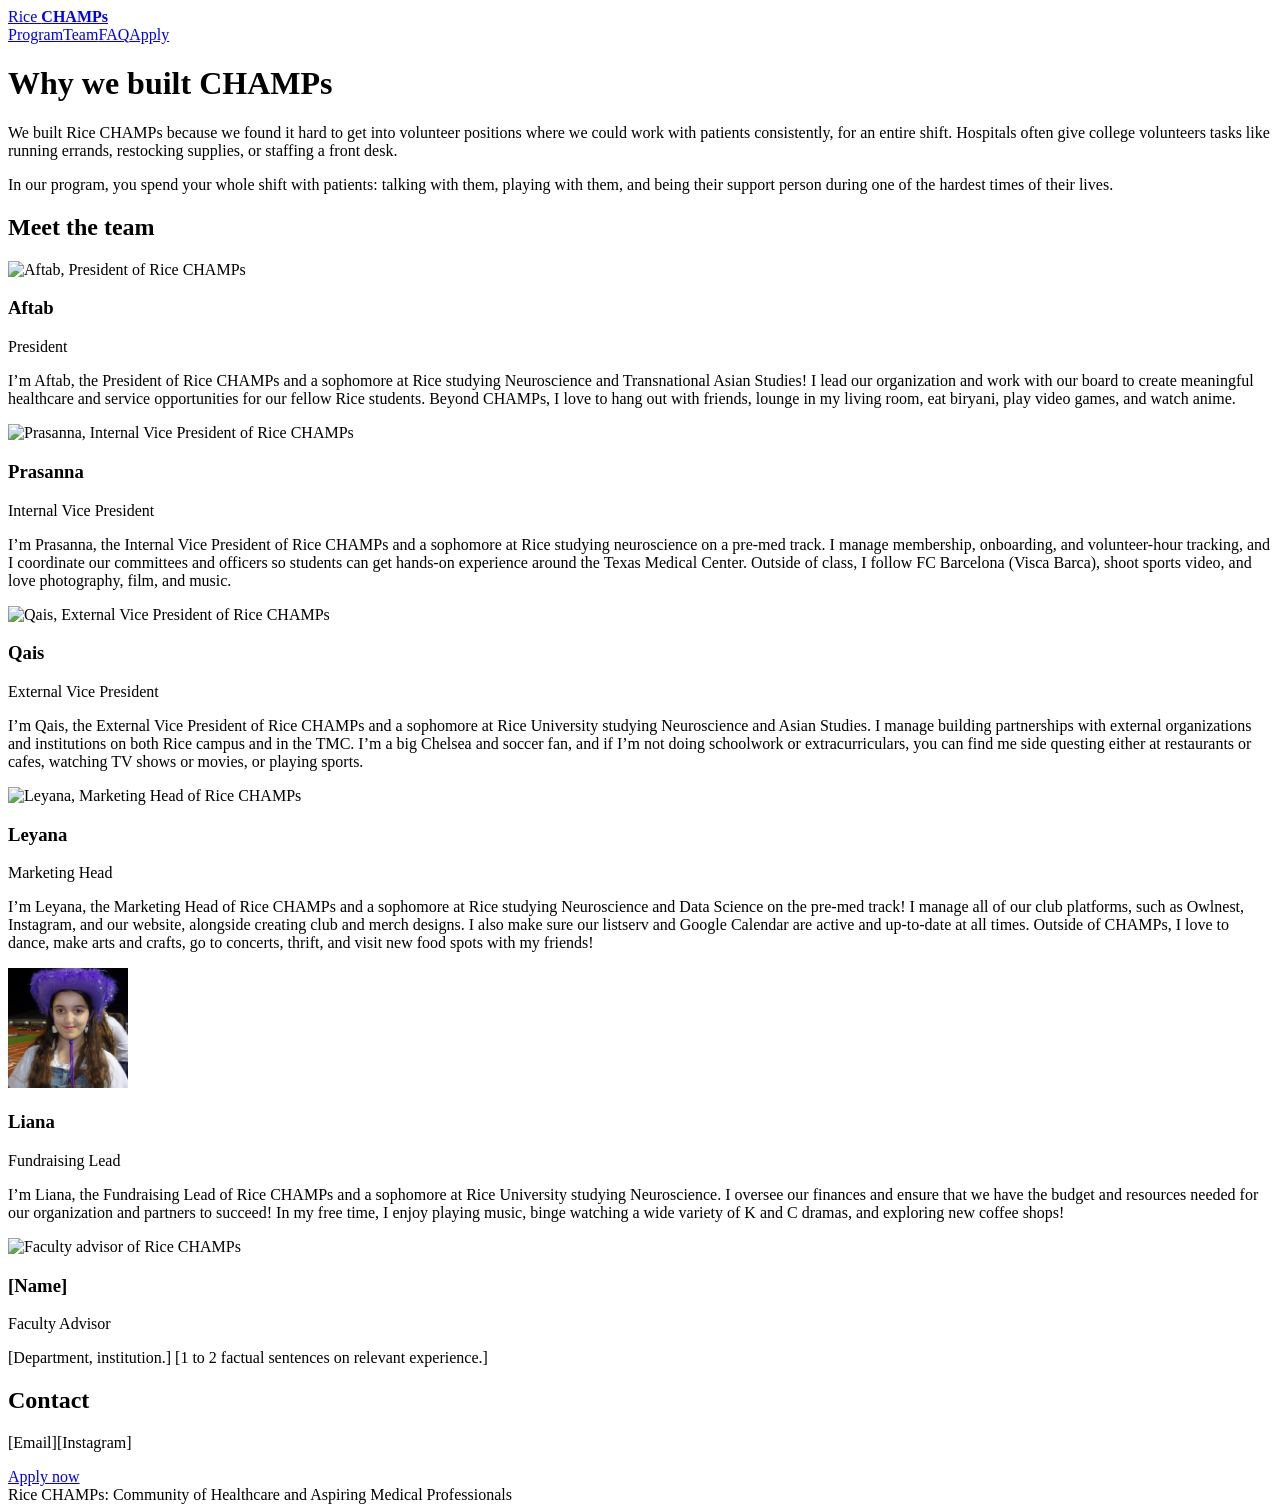
==== team.html @ e8607a4c "Add files via upload" ====
<!DOCTYPE html>
<html lang="en">
<head>
<meta charset="utf-8">
<meta name="viewport" content="width=device-width, initial-scale=1, viewport-fit=cover">
<title>Team | Rice CHAMPs</title>
<meta name="description" content="Why we built Rice CHAMPs, and who runs it.">
<meta property="og:title" content="Team | Rice CHAMPs">
<meta property="og:description" content="Why we built Rice CHAMPs, and who runs it.">
<link rel="icon" type="image/png" href="logo.png">
<link rel="preconnect" href="https://fonts.googleapis.com">
<link rel="preconnect" href="https://fonts.gstatic.com" crossorigin>
<link href="https://fonts.googleapis.com/css2?family=Poppins:wght@400;500;600;700;800&display=swap" rel="stylesheet">
<link rel="stylesheet" href="style.css">
</head>
<body>
<div class="stripe"></div>
<header class="nav"><div class="wrap">
<a class="brand" href="index.html">Rice <b>CHAMPs</b></a>
<nav><a href="program.html">Program</a><a href="team.html" aria-current="page">Team</a><a href="faq.html">FAQ</a><a class="pill" href="apply.html">Apply</a></nav>
</div></header>
<main>
<div class="wrap">
<div class="hero small story">
<h1>Why we built CHAMPs</h1>
<p class="sub">We built Rice CHAMPs because we found it hard to get into volunteer positions where we could work with patients consistently, for an entire shift. Hospitals often give college volunteers tasks like running errands, restocking supplies, or staffing a front desk.</p>
<p class="sub">In our program, you spend your whole shift with patients: talking with them, playing with them, and being their support person during one of the hardest times of their lives.</p>
</div>

<section>
<h2>Meet the team</h2>
<div class="team">
<div class="person"><div class="photo has"><img src="aftab.jpg" alt="Aftab, President of Rice CHAMPs" width="120" height="120"></div><h3>Aftab</h3><div class="role-t">President</div><p>I’m Aftab, the President of Rice CHAMPs and a sophomore at Rice studying Neuroscience and Transnational Asian Studies! I lead our organization and work with our board to create meaningful healthcare and service opportunities for our fellow Rice students. Beyond CHAMPs, I love to hang out with friends, lounge in my living room, eat biryani, play video games, and watch anime.</p></div>
<div class="person"><div class="photo has"><img src="prasanna.jpg" alt="Prasanna, Internal Vice President of Rice CHAMPs" width="120" height="120"></div><h3>Prasanna</h3><div class="role-t">Internal Vice President</div><p>I’m Prasanna, the Internal Vice President of Rice CHAMPs and a sophomore at Rice studying neuroscience on a pre-med track. I manage membership, onboarding, and volunteer-hour tracking, and I coordinate our committees and officers so students can get hands-on experience around the Texas Medical Center. Outside of class, I follow FC Barcelona (Visca Barca), shoot sports video, and love photography, film, and music.</p></div>
<div class="person"><div class="photo has"><img src="qais.jpg" alt="Qais, External Vice President of Rice CHAMPs" width="120" height="120"></div><h3>Qais</h3><div class="role-t">External Vice President</div><p>I’m Qais, the External Vice President of Rice CHAMPs and a sophomore at Rice University studying Neuroscience and Asian Studies. I manage building partnerships with external organizations and institutions on both Rice campus and in the TMC. I’m a big Chelsea and soccer fan, and if I’m not doing schoolwork or extracurriculars, you can find me side questing either at restaurants or cafes, watching TV shows or movies, or playing sports.</p></div>
<div class="person"><div class="photo has"><img src="leyana.jpg" alt="Leyana, Marketing Head of Rice CHAMPs" width="120" height="120"></div><h3>Leyana</h3><div class="role-t">Marketing Head</div><p>I’m Leyana, the Marketing Head of Rice CHAMPs and a sophomore at Rice studying Neuroscience and Data Science on the pre-med track! I manage all of our club platforms, such as Owlnest, Instagram, and our website, alongside creating club and merch designs. I also make sure our listserv and Google Calendar are active and up-to-date at all times. Outside of CHAMPs, I love to dance, make arts and crafts, go to concerts, thrift, and visit new food spots with my friends!</p></div>
<div class="person"><div class="photo has"><img src="liana.jpg" alt="Liana, Fundraising Lead of Rice CHAMPs" width="120" height="120"></div><h3>Liana</h3><div class="role-t">Fundraising Lead</div><p>I’m Liana, the Fundraising Lead of Rice CHAMPs and a sophomore at Rice University studying Neuroscience. I oversee our finances and ensure that we have the budget and resources needed for our organization and partners to succeed! In my free time, I enjoy playing music, binge watching a wide variety of K and C dramas, and exploring new coffee shops!</p></div>
<div class="person"><div class="photo has"><img src="advisor.jpg" alt="Faculty advisor of Rice CHAMPs" width="120" height="120"></div><h3>[Name]</h3><div class="role-t">Faculty Advisor</div><p>[Department, institution.] [1 to 2 factual sentences on relevant experience.]</p></div>
</div>
</section>

<section>
<h2>Contact</h2>
<div class="contact"><span>[Email]</span><span>[Instagram]</span></div>
</section>

<section class="apply-cta">
<p></p>
<a class="btn" href="apply.html">Apply now</a>
</section>
</div>
</main>
<footer>
<div class="stripe"></div>
<div class="wrap">Rice CHAMPs: Community of Healthcare and Aspiring Medical Professionals</div>
</footer>
</body>
</html>
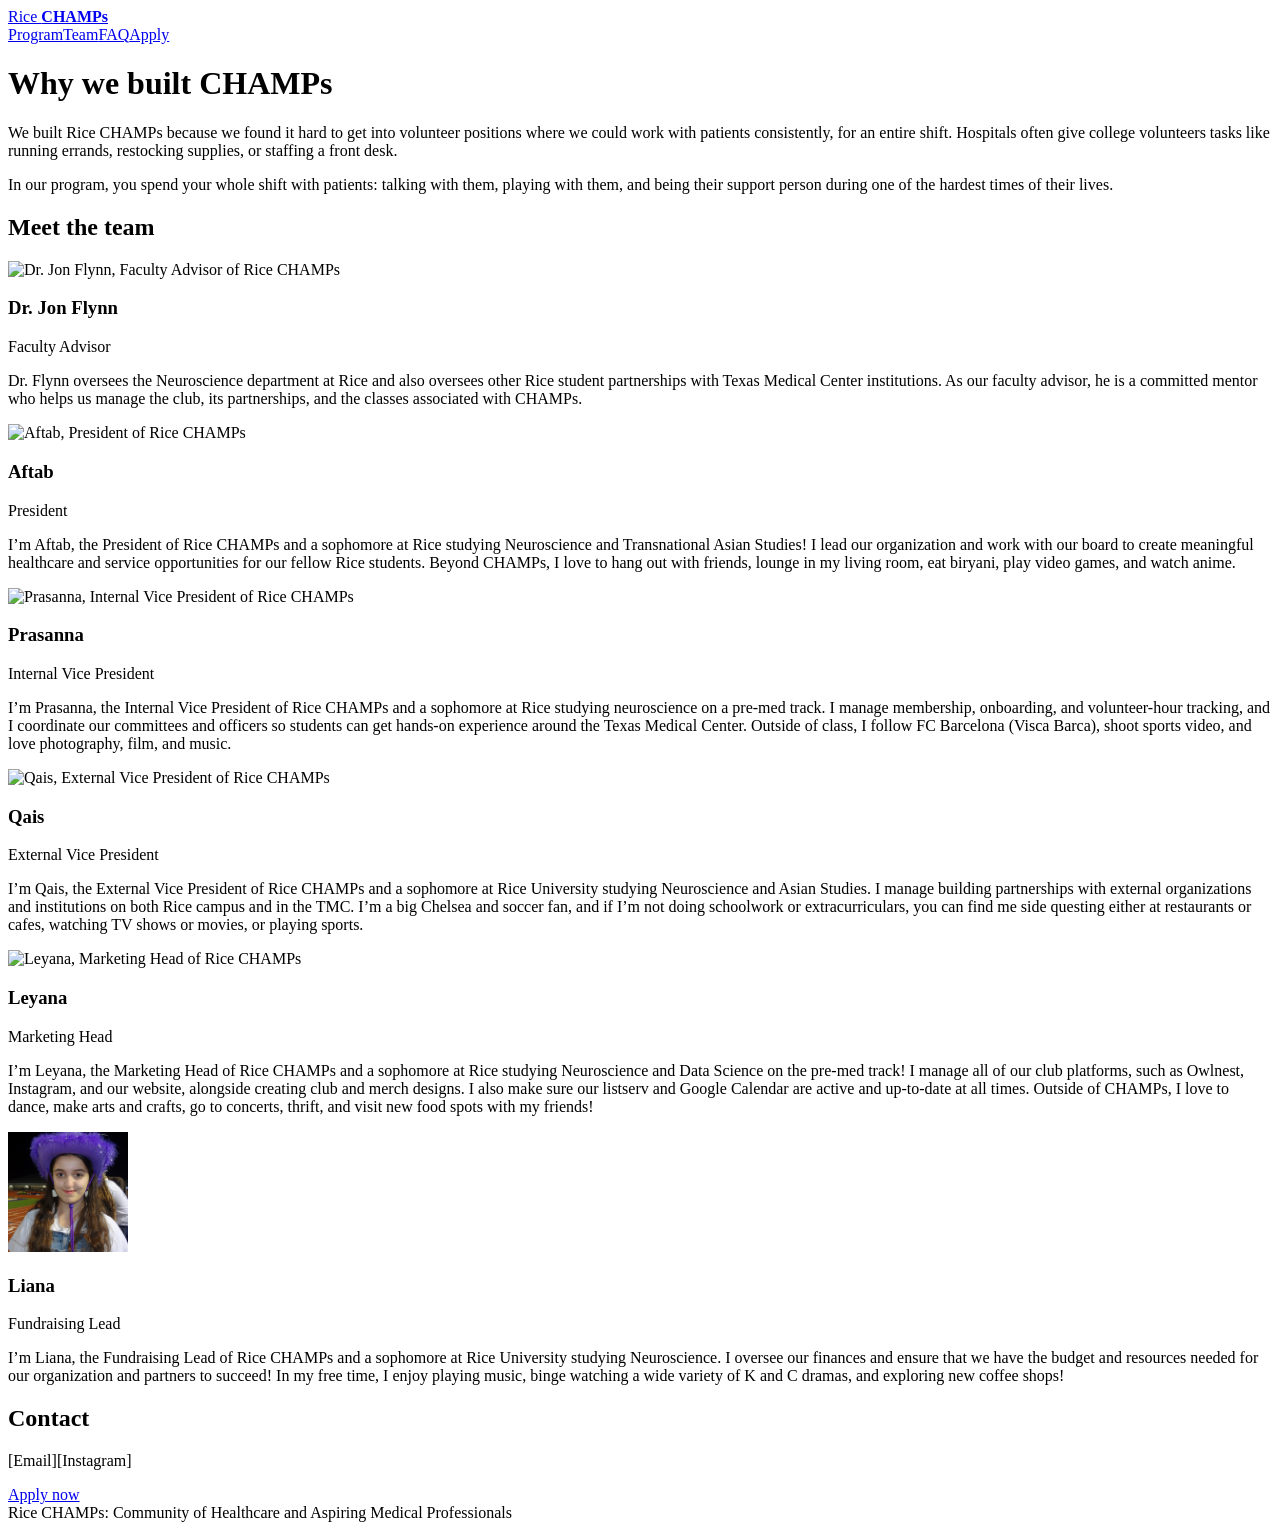
==== commit 6ed58d8c: "Update team.html to include all our faces and bios" ====
--- a/team.html
+++ b/team.html
@@ -30,12 +30,12 @@
 <section>
 <h2>Meet the team</h2>
 <div class="team">
+<div class="person"><div class="photo has"><img src="advisor.jpg" alt="Dr. Jon Flynn, Faculty Advisor of Rice CHAMPs" width="120" height="120"></div><h3>Dr. Jon Flynn</h3><div class="role-t">Faculty Advisor</div><p>Dr. Flynn oversees the Neuroscience department at Rice and also oversees other Rice student partnerships with Texas Medical Center institutions. As our faculty advisor, he is a committed mentor who helps us manage the club, its partnerships, and the classes associated with CHAMPs.</p></div>
 <div class="person"><div class="photo has"><img src="aftab.jpg" alt="Aftab, President of Rice CHAMPs" width="120" height="120"></div><h3>Aftab</h3><div class="role-t">President</div><p>I’m Aftab, the President of Rice CHAMPs and a sophomore at Rice studying Neuroscience and Transnational Asian Studies! I lead our organization and work with our board to create meaningful healthcare and service opportunities for our fellow Rice students. Beyond CHAMPs, I love to hang out with friends, lounge in my living room, eat biryani, play video games, and watch anime.</p></div>
 <div class="person"><div class="photo has"><img src="prasanna.jpg" alt="Prasanna, Internal Vice President of Rice CHAMPs" width="120" height="120"></div><h3>Prasanna</h3><div class="role-t">Internal Vice President</div><p>I’m Prasanna, the Internal Vice President of Rice CHAMPs and a sophomore at Rice studying neuroscience on a pre-med track. I manage membership, onboarding, and volunteer-hour tracking, and I coordinate our committees and officers so students can get hands-on experience around the Texas Medical Center. Outside of class, I follow FC Barcelona (Visca Barca), shoot sports video, and love photography, film, and music.</p></div>
 <div class="person"><div class="photo has"><img src="qais.jpg" alt="Qais, External Vice President of Rice CHAMPs" width="120" height="120"></div><h3>Qais</h3><div class="role-t">External Vice President</div><p>I’m Qais, the External Vice President of Rice CHAMPs and a sophomore at Rice University studying Neuroscience and Asian Studies. I manage building partnerships with external organizations and institutions on both Rice campus and in the TMC. I’m a big Chelsea and soccer fan, and if I’m not doing schoolwork or extracurriculars, you can find me side questing either at restaurants or cafes, watching TV shows or movies, or playing sports.</p></div>
 <div class="person"><div class="photo has"><img src="leyana.jpg" alt="Leyana, Marketing Head of Rice CHAMPs" width="120" height="120"></div><h3>Leyana</h3><div class="role-t">Marketing Head</div><p>I’m Leyana, the Marketing Head of Rice CHAMPs and a sophomore at Rice studying Neuroscience and Data Science on the pre-med track! I manage all of our club platforms, such as Owlnest, Instagram, and our website, alongside creating club and merch designs. I also make sure our listserv and Google Calendar are active and up-to-date at all times. Outside of CHAMPs, I love to dance, make arts and crafts, go to concerts, thrift, and visit new food spots with my friends!</p></div>
 <div class="person"><div class="photo has"><img src="liana.jpg" alt="Liana, Fundraising Lead of Rice CHAMPs" width="120" height="120"></div><h3>Liana</h3><div class="role-t">Fundraising Lead</div><p>I’m Liana, the Fundraising Lead of Rice CHAMPs and a sophomore at Rice University studying Neuroscience. I oversee our finances and ensure that we have the budget and resources needed for our organization and partners to succeed! In my free time, I enjoy playing music, binge watching a wide variety of K and C dramas, and exploring new coffee shops!</p></div>
-<div class="person"><div class="photo has"><img src="advisor.jpg" alt="Faculty advisor of Rice CHAMPs" width="120" height="120"></div><h3>[Name]</h3><div class="role-t">Faculty Advisor</div><p>[Department, institution.] [1 to 2 factual sentences on relevant experience.]</p></div>
 </div>
 </section>
 
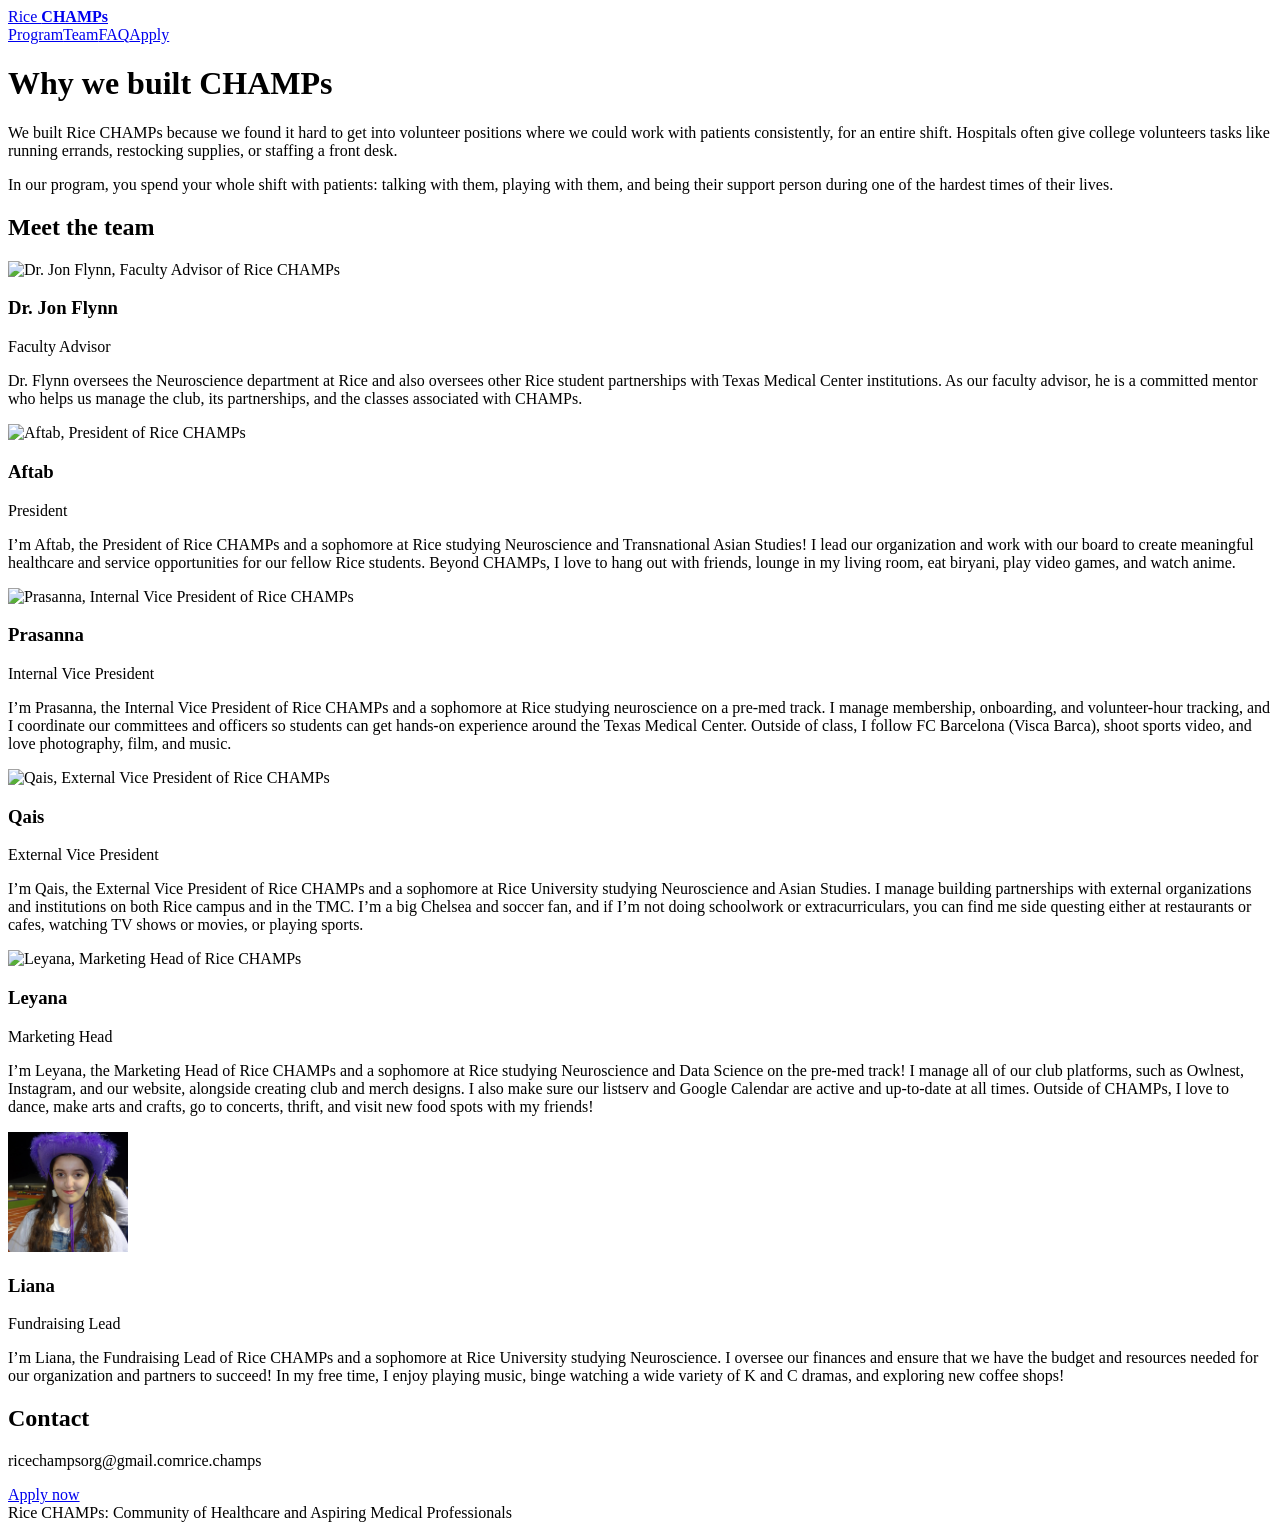
==== commit fb2b2a93: "Update team.html to include the email and insta" ====
--- a/team.html
+++ b/team.html
@@ -41,7 +41,7 @@
 
 <section>
 <h2>Contact</h2>
-<div class="contact"><span>[Email]</span><span>[Instagram]</span></div>
+<div class="contact"><span>ricechampsorg@gmail.com</span><span>rice.champs</span></div>
 </section>
 
 <section class="apply-cta">
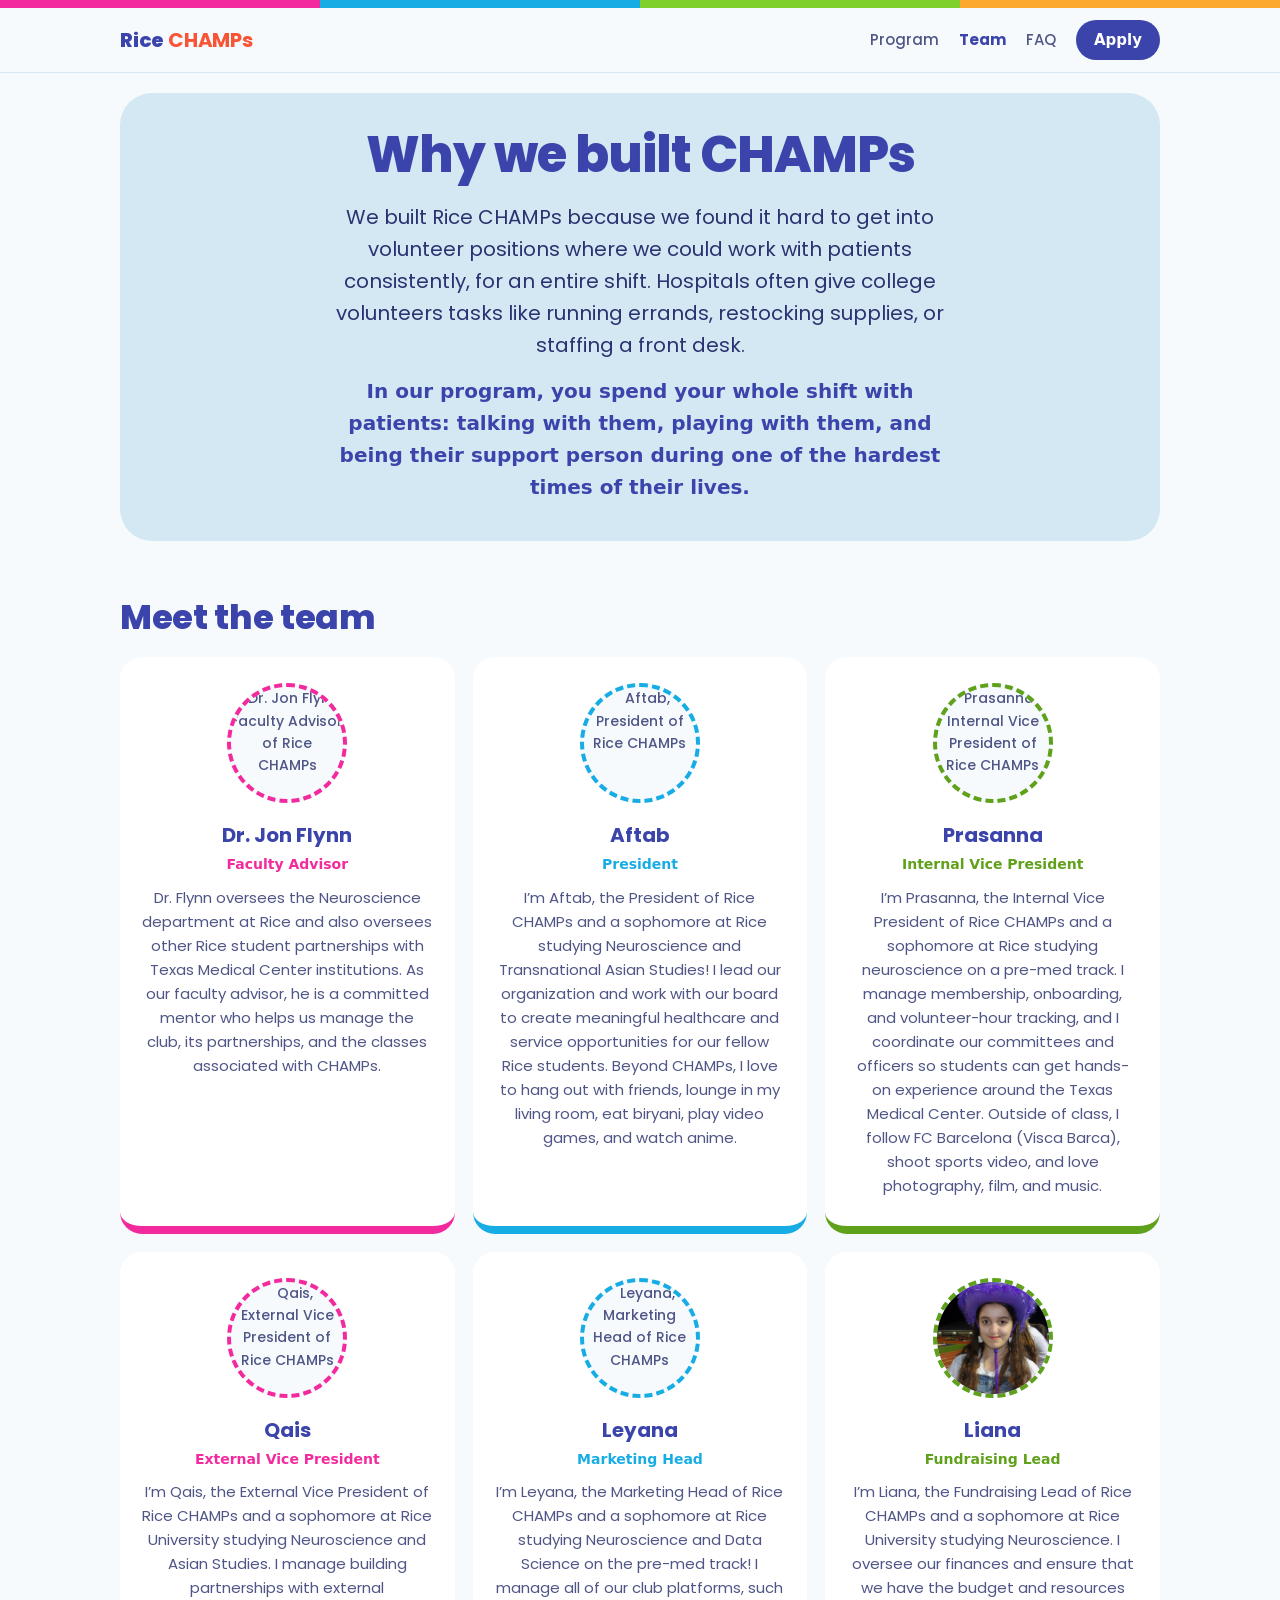
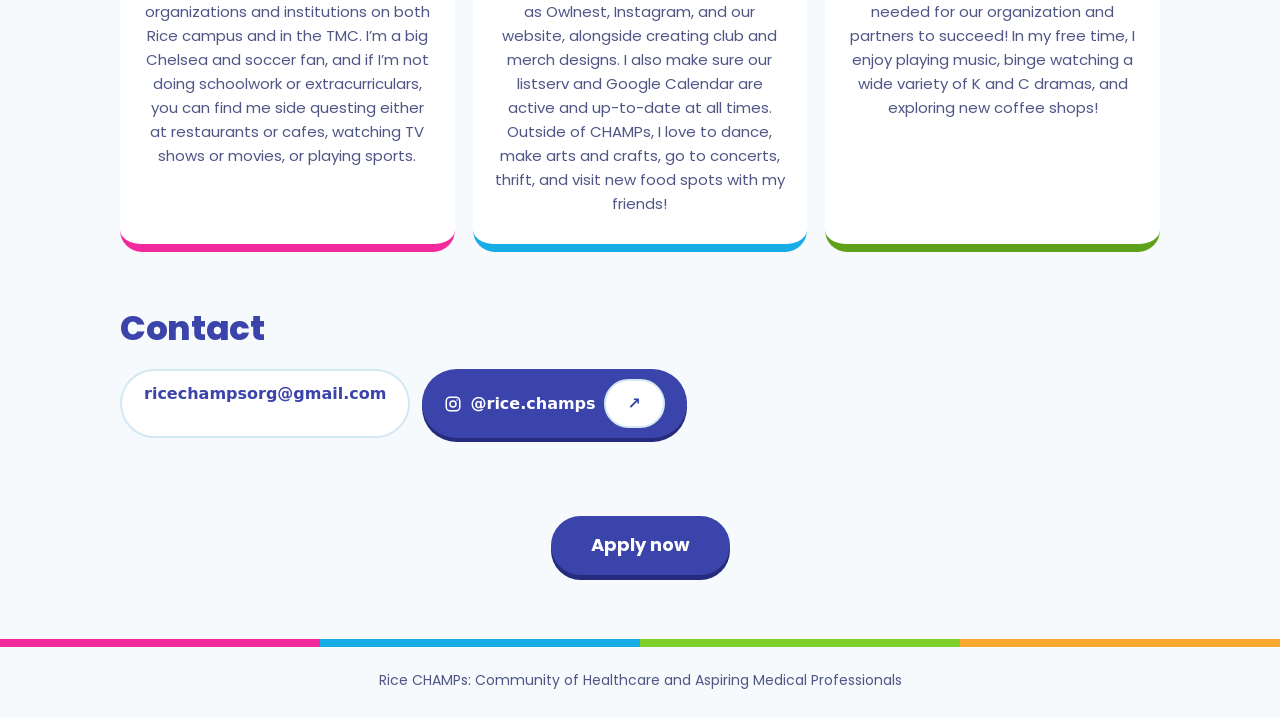
==== commit e882f199: "Update team.html to make the instagram clickable" ====
--- a/team.html
+++ b/team.html
@@ -41,7 +41,7 @@
 
 <section>
 <h2>Contact</h2>
-<div class="contact"><span>ricechampsorg@gmail.com</span><span>rice.champs</span></div>
+<div class="contact"><span>ricechampsorg@gmail.com</span><a class="contact-btn" href="https://www.instagram.com/rice.champs/" target="_blank" rel="noopener" aria-label="Rice CHAMPs on Instagram"><svg width="18" height="18" viewBox="0 0 24 24" fill="none" stroke="currentColor" stroke-width="2" stroke-linecap="round" stroke-linejoin="round" aria-hidden="true"><rect x="3" y="3" width="18" height="18" rx="5"/><circle cx="12" cy="12" r="4"/><circle cx="17.5" cy="6.5" r="1" fill="currentColor" stroke="none"/></svg>@rice.champs <span aria-hidden="true">↗</span></a></div>
 </section>
 
 <section class="apply-cta">
--- a/style.css
+++ b/style.css
@@ -0,0 +1,182 @@
+/* Rice CHAMPs site styles. Brand colors and fonts live in :root at the top. */
+:root{--bg:#f6fafd;--surface:#fff;--text:#232a63;--muted:#4f5686;--head:#3b44ab;--line:#d3e8f3;
+--pink:#f32a9e;--blue:#17ade4;--green:#80d02b;--orange:#fcaa2f;--red:#f85436;--indigo:#3b44ab;
+box-sizing:border-box;padding-top:env(safe-area-inset-top,0px);padding-bottom:env(safe-area-inset-bottom,0px);}
+@media (prefers-color-scheme:dark){:root:not([data-theme="light"]){--bg:#12163a;--surface:#1c2150;--text:#e9ecff;--muted:#b6bbe6;--head:#b9bfff;--line:#2c3270}}
+:root[data-theme="dark"]{--bg:#12163a;--surface:#1c2150;--text:#e9ecff;--muted:#b6bbe6;--head:#b9bfff;--line:#2c3270}
+html{scroll-padding-top:calc(env(safe-area-inset-top,0px) + 72px);scroll-behavior:smooth}
+*,*::before,*::after{box-sizing:border-box}
+body{margin:0;background:var(--bg);color:var(--text);font-family:'Poppins',system-ui,-apple-system,'Segoe UI',Roboto,sans-serif;line-height:1.6;font-size:16px}
+a{color:inherit}
+:focus-visible{outline:3px solid var(--blue);outline-offset:3px;border-radius:6px}
+.stripe{height:8px;background:linear-gradient(90deg,var(--pink) 0 25%,var(--blue) 25% 50%,var(--green) 50% 75%,var(--orange) 75%)}
+.wrap{max-width:1080px;margin:0 auto;padding:0 20px}
+header.nav{position:sticky;top:env(safe-area-inset-top,0px);z-index:5;background:var(--bg);border-bottom:1px solid var(--line)}
+header.nav .wrap{display:flex;align-items:center;justify-content:space-between;gap:16px;height:64px}
+.brand{font-weight:800;font-size:20px;color:var(--head);text-decoration:none;letter-spacing:-.01em}
+.brand b{color:var(--red)}
+nav{display:flex;align-items:center;gap:20px;font-weight:500;font-size:15px}
+nav a{text-decoration:none;color:var(--muted)}
+nav a:hover{color:var(--head)}
+nav a.pill{background:var(--indigo);color:#fff;padding:8px 18px;border-radius:999px;font-weight:600}
+nav a.pill:hover{background:var(--pink);color:#fff}
+@media(max-width:600px){nav a:not(.pill){display:none}}
+.hero{background:#d3e8f3;color:#232a63;border-radius:32px;margin:20px auto 0;max-width:1080px;padding:40px 24px 44px;text-align:center}
+.hero img{width:min(240px,60vw);height:auto;display:block;margin:0 auto 8px}
+.hero h1{font-size:clamp(28px,5vw,50px);line-height:1.15;font-weight:800;letter-spacing:-.02em;color:#3b44ab;margin:14px auto 16px;max-width:820px}
+.hero p.sub{font-size:clamp(16px,2vw,19px);max-width:620px;margin:0 auto 22px;color:#2b3270}
+.chips{display:flex;flex-wrap:wrap;gap:10px;justify-content:center;margin-bottom:26px}
+.chip{padding:7px 16px;border-radius:999px;font-weight:600;font-size:14px;color:#1a1f4d}
+.chip:nth-child(1){background:#ff9fd3}.chip:nth-child(2){background:#8fdcff}.chip:nth-child(3){background:#fdd08a}
+.btn{display:inline-block;background:#3b44ab;color:#fff;text-decoration:none;font-weight:700;font-size:18px;padding:15px 40px;border-radius:999px;border:0;cursor:pointer;font-family:inherit;box-shadow:0 5px 0 #262c7d;transition:transform .12s,box-shadow .12s}
+.btn:hover{transform:translateY(2px);box-shadow:0 3px 0 #262c7d}
+.hero .meet{margin:24px auto 0;font-size:15px;color:#2b3270;max-width:560px}
+section{padding:56px 0 0}
+h2{font-size:clamp(24px,3.5vw,34px);line-height:1.2;font-weight:800;color:var(--head);margin:0 0 20px;letter-spacing:-.01em}
+.trio{display:grid;grid-template-columns:repeat(3,1fr);gap:18px;margin-top:32px}
+.fact{background:var(--surface);border-radius:20px;padding:22px 22px 26px;border-bottom:8px solid var(--c)}
+.fact h3{margin:0 0 6px;font-size:18px;font-weight:700;color:var(--c)}
+.fact p{margin:0;color:var(--muted);font-size:15px}
+.fact:nth-child(1){--c:var(--pink)}.fact:nth-child(2){--c:var(--blue)}.fact:nth-child(3){--c:#5fa11a}
+@media(prefers-color-scheme:dark){:root:not([data-theme="light"]) .fact:nth-child(3){--c:var(--green)}}
+.roles{display:grid;gap:14px}
+.role{display:grid;grid-template-columns:auto 1fr;gap:0 18px;align-items:start;background:var(--surface);border-radius:20px;padding:20px 22px;border-left:10px solid var(--c)}
+.role h3{margin:0;font-size:19px;font-weight:700;color:var(--head)}
+.role p{margin:4px 0 0;color:var(--muted);font-size:15px}
+.role .hrs{grid-row:1/3;grid-column:2;justify-self:end}
+.role{grid-template-columns:1fr auto}
+.role .hrs{grid-column:2;grid-row:1;font-weight:600;font-size:13px;background:var(--line);color:var(--head);padding:4px 12px;border-radius:999px;white-space:nowrap}
+.role p{grid-column:1/-1}
+.role:nth-child(1){--c:var(--pink)}.role:nth-child(2){--c:var(--blue)}.role:nth-child(3){--c:var(--green)}.role:nth-child(4){--c:var(--orange)}.role:nth-child(5){--c:var(--red)}
+.steps{list-style:none;margin:0;padding:0;display:grid;grid-template-columns:repeat(5,1fr);gap:14px;position:relative}
+.steps::before{content:"";position:absolute;left:10%;right:10%;top:13px;height:4px;background:var(--line);border-radius:4px}
+.steps li{position:relative;text-align:center;padding-top:40px}
+.steps li::before{content:"";position:absolute;top:4px;left:50%;transform:translateX(-50%);width:22px;height:22px;border-radius:50%;background:var(--c);border:4px solid var(--bg)}
+.steps li:nth-child(1){--c:var(--pink)}.steps li:nth-child(2){--c:var(--blue)}.steps li:nth-child(3){--c:var(--green)}.steps li:nth-child(4){--c:var(--orange)}.steps li:nth-child(5){--c:var(--red)}
+.steps strong{display:block;font-size:17px;color:var(--head);font-weight:700}
+.steps span{font-size:14px;color:var(--muted);display:block;line-height:1.45;margin-top:2px}
+.note{margin:26px 0 0;font-weight:500;color:var(--muted);max-width:640px}
+@media(max-width:760px){.trio{grid-template-columns:1fr}
+.steps{grid-template-columns:1fr;gap:18px}.steps::before{left:11px;right:auto;top:8px;bottom:8px;width:4px;height:auto}
+.steps li{text-align:left;padding:0 0 0 44px}.steps li::before{left:0;top:2px;transform:none}}
+.founding{max-width:700px}
+.founding p{font-size:18px;margin:0;color:var(--text)}
+.gbm{background:#3b44ab;color:#fff;border-radius:32px;padding:38px 24px;text-align:center;margin-top:56px}
+.gbm small{display:block;color:#fcaa2f;font-weight:600;font-size:15px}
+.gbm .date{font-size:clamp(28px,5vw,44px);font-weight:800;line-height:1.15;margin:6px 0 4px}
+.gbm .time{font-weight:600;font-size:18px}
+.gbm p{margin:12px auto 0;max-width:520px;color:#dfe2ff;font-size:15px}
+.close{text-align:center}
+.close p{color:var(--muted);margin:0 0 22px}
+.email{display:flex;flex-wrap:wrap;gap:10px;justify-content:center;margin-top:34px}
+.email input{font:inherit;padding:12px 20px;border-radius:999px;border:2px solid var(--line);background:var(--surface);color:var(--text);min-width:min(300px,100%)}
+.email button{font:inherit;font-weight:600;padding:12px 24px;border-radius:999px;border:2px solid var(--indigo);background:transparent;color:var(--head);cursor:pointer}
+.email button:hover{background:var(--indigo);color:#fff}
+footer{margin-top:64px}
+footer .wrap{padding:22px 20px 26px;text-align:center;color:var(--muted);font-size:14px}
+@media(prefers-reduced-motion:reduce){*{transition:none!important;scroll-behavior:auto!important}}
+
+nav a[aria-current]{color:var(--head);font-weight:700}
+.hero.small{padding:34px 24px 38px}
+.hero.small h1{margin-top:0}
+.hero.small p.sub{margin-bottom:0}
+.rolecard{background:var(--surface);border-radius:22px;padding:24px 26px;border-left:10px solid var(--c);display:grid;gap:6px}
+.rolecard .top{display:flex;flex-wrap:wrap;justify-content:space-between;gap:8px 16px;align-items:center}
+.rolecard h3{margin:0;font-size:21px;font-weight:700;color:var(--head)}
+.rolecard .hrs{font-weight:600;font-size:13px;background:var(--line);color:var(--head);padding:4px 12px;border-radius:999px;white-space:nowrap}
+.rolecard p{margin:0;color:var(--muted);max-width:68ch}
+.rolecard .tag{font-weight:600;font-size:14px;color:var(--c)}
+.rolecard:nth-of-type(1){--c:var(--pink)}.rolecard:nth-of-type(2){--c:var(--blue)}.rolecard:nth-of-type(3){--c:#5fa11a}.rolecard:nth-of-type(4){--c:#d98a0b}.rolecard:nth-of-type(5){--c:var(--red)}
+@media(prefers-color-scheme:dark){:root:not([data-theme="light"]) .rolecard:nth-of-type(3){--c:var(--green)}:root:not([data-theme="light"]) .rolecard:nth-of-type(4){--c:var(--orange)}}
+.lead{font-size:18px;max-width:68ch;margin:0 0 6px}
+.checks{list-style:none;margin:20px 0 0;padding:0;display:grid;grid-template-columns:repeat(2,1fr);gap:14px}
+.checks li{background:var(--surface);border-radius:18px;padding:16px 18px 16px 58px;position:relative;font-weight:600;color:var(--head)}
+.checks li::before{content:"\2713";position:absolute;left:16px;top:50%;transform:translateY(-50%);width:30px;height:30px;border-radius:50%;background:var(--c);color:#fff;display:grid;place-items:center;font-weight:800;font-size:16px}
+.checks li:nth-child(1){--c:var(--pink)}.checks li:nth-child(2){--c:var(--blue)}.checks li:nth-child(3){--c:#5fa11a}.checks li:nth-child(4){--c:#d98a0b}
+@media(max-width:600px){.checks{grid-template-columns:1fr}}
+.gbm.left{text-align:left}
+.gbm.left h2{color:#fff;margin:0 0 12px}
+.gbm.left p{margin:0;max-width:62ch;color:#e6e8ff;font-size:17px}
+.apply-cta{text-align:center}
+.apply-cta p{color:var(--muted);margin:0 0 22px}
+
+.hero.story p.sub{margin:0 auto 14px;max-width:640px;font-size:clamp(17px,2.2vw,20px)}
+.hero.story p.sub:last-child{margin-bottom:0;font-weight:600;color:#3b44ab}
+.team{display:grid;grid-template-columns:repeat(3,1fr);gap:18px}
+.person{background:var(--surface);border-radius:22px;padding:26px 22px 28px;text-align:center;border-bottom:8px solid var(--c)}
+.person .photo{width:120px;height:120px;border-radius:50%;margin:0 auto 16px;border:4px dashed var(--c);display:grid;place-items:center;color:var(--muted);font-size:14px;font-weight:500;background:var(--bg);overflow:hidden}
+.person .photo.has img{width:100%;height:100%;object-fit:cover;display:block}
+.person h3{margin:0;font-size:20px;font-weight:700;color:var(--head)}
+.person .role-t{font-weight:600;font-size:14px;color:var(--c);margin:2px 0 10px}
+.person p{margin:0;color:var(--muted);font-size:15px}
+.person:nth-child(1){--c:var(--pink)}.person:nth-child(2){--c:var(--blue)}.person:nth-child(3){--c:#5fa11a}
+@media(prefers-color-scheme:dark){:root:not([data-theme="light"]) .person:nth-child(3){--c:var(--green)}}
+@media(max-width:760px){.team{grid-template-columns:1fr}}
+.contact{display:flex;flex-wrap:wrap;gap:12px}
+.contact span{background:var(--surface);border-radius:999px;padding:10px 22px;font-weight:600;color:var(--head);border:2px solid var(--line)}
+.contact-btn{display:inline-flex;align-items:center;gap:8px;min-height:44px;background:var(--indigo);color:#fff;text-decoration:none;font-weight:600;padding:10px 22px;border-radius:999px;box-shadow:0 4px 0 #262c7d;transition:transform .12s,box-shadow .12s}
+.contact-btn:hover{transform:translateY(2px);box-shadow:0 2px 0 #262c7d}
+
+.faq{display:grid;gap:12px;max-width:820px;margin:0 auto}
+.faq details{background:var(--surface);border-radius:18px;border-left:10px solid var(--c);overflow:hidden}
+.faq summary{list-style:none;cursor:pointer;padding:18px 56px 18px 22px;font-weight:700;font-size:17px;color:var(--head);position:relative}
+.faq summary::-webkit-details-marker{display:none}
+.faq summary::after{content:"+";position:absolute;right:20px;top:50%;transform:translateY(-50%);width:28px;height:28px;border-radius:50%;background:var(--c);color:#fff;display:grid;place-items:center;font-weight:700;font-size:18px;line-height:1}
+.faq details[open] summary::after{content:"\2212"}
+.faq .ans{padding:0 22px 20px;color:var(--muted);max-width:66ch}
+.faq .ans p{margin:0}
+.faq details:nth-child(4n+1){--c:var(--pink)}.faq details:nth-child(4n+2){--c:var(--blue)}.faq details:nth-child(4n+3){--c:#5fa11a}.faq details:nth-child(4n+4){--c:#d98a0b}
+@media(prefers-color-scheme:dark){:root:not([data-theme="light"]) .faq details:nth-child(4n+3){--c:var(--green)}:root:not([data-theme="light"]) .faq details:nth-child(4n+4){--c:var(--orange)}}
+.ph{background:#fff3a8;color:#4a4200;padding:1px 6px;border-radius:4px}
+
+.formwrap{max-width:760px;margin:0 auto}
+fieldset{border:0;margin:0 0 34px;padding:0;min-width:0}
+legend,.lbl{font-size:20px;font-weight:800;color:var(--head);margin:0 0 4px;padding:0;display:block}
+.hint{color:var(--muted);font-size:14px;margin:0 0 14px}
+.tiles{display:grid;gap:12px}
+.tile{display:block;position:relative;cursor:pointer}
+.tile input{position:absolute;opacity:0;inset:0;width:100%;height:100%;margin:0;cursor:pointer}
+.tile span.box{display:flex;align-items:center;justify-content:space-between;gap:12px;background:var(--surface);border:3px solid var(--line);border-left:10px solid var(--c);border-radius:18px;padding:16px 18px}
+.tile b{font-weight:700;color:var(--head);font-size:17px}
+.tile small{display:block;color:var(--muted);font-size:13px;font-weight:500}
+.tile i{flex:none;width:30px;height:30px;border-radius:50%;border:3px solid var(--line);display:grid;place-items:center;color:transparent;font-style:normal;font-weight:800}
+.tile input:checked + .box{border-color:var(--c);background:var(--surface)}
+.tile input:checked + .box i{background:var(--c);border-color:var(--c);color:#fff}
+.tile input:focus-visible + .box{outline:3px solid var(--blue);outline-offset:3px}
+.tile:nth-child(1){--c:var(--pink)}.tile:nth-child(2){--c:var(--blue)}.tile:nth-child(3){--c:#5fa11a}.tile:nth-child(4){--c:#d98a0b}
+@media(prefers-color-scheme:dark){:root:not([data-theme="light"]) .tile:nth-child(3){--c:var(--green)}:root:not([data-theme="light"]) .tile:nth-child(4){--c:var(--orange)}}
+.grid2{display:grid;grid-template-columns:1fr 1fr;gap:14px}
+@media(max-width:600px){.grid2{grid-template-columns:1fr}}
+.f{display:block}
+.f span.n{display:block;font-weight:600;font-size:15px;color:var(--text);margin-bottom:5px}
+.f input,.f select,.f textarea{width:100%;font:inherit;font-size:16px;padding:12px 16px;border-radius:14px;border:2px solid var(--line);background:var(--surface);color:var(--text)}
+.f textarea{min-height:96px;resize:vertical}
+.f input:focus,.f select:focus,.f textarea:focus{outline:3px solid var(--blue);outline-offset:1px;border-color:var(--blue)}
+.qs{display:grid;gap:18px}
+.cq{display:none;gap:14px;padding:16px 18px;background:var(--surface);border-radius:18px;border-left:10px solid var(--c)}
+.cq.on{display:grid}
+.err{color:#d6336c;font-weight:600;font-size:14px;margin:10px 0 0;min-height:1em}
+@media(prefers-color-scheme:dark){.err{color:#ff8fbd}}
+.thanks{display:none;text-align:center;background:var(--surface);border-radius:28px;padding:44px 24px;border-bottom:10px solid var(--green)}
+.thanks.on{display:block}
+.thanks h2{margin-bottom:10px}
+.thanks p{margin:0;color:var(--muted)}
+.ph{background:#fff3a8;color:#4a4200;padding:1px 6px;border-radius:4px}
+
+.wc{display:block;font-size:13px;color:var(--muted);margin-top:4px;text-align:right}
+.wc.over{color:#d6336c;font-weight:600}
+.err a{color:inherit}
+.btn:disabled{opacity:.6;cursor:wait}
+.person:nth-child(4){--c:var(--pink)}.person:nth-child(5){--c:var(--blue)}.person:nth-child(6){--c:#5fa11a}
+@media(prefers-color-scheme:dark){:root:not([data-theme="light"]) .person:nth-child(6){--c:var(--green)}}
+
+.rolecard .when{font-size:14px;font-weight:600;color:var(--head)}
+.sec{display:none;margin:0 0 34px}
+.sec.on{display:block}
+.chk{display:flex;gap:12px;align-items:flex-start;font-size:15px;color:var(--text);cursor:pointer}
+.chk input{flex:none;width:20px;height:20px;margin:3px 0 0;accent-color:var(--indigo)}
+.cq .hint{margin:0}
+fieldset.yn{margin:0;display:grid;gap:8px}
+fieldset.yn legend.n{font-weight:600;font-size:15px;color:var(--text);margin-bottom:6px}
+
+.qs .sec{margin:0}
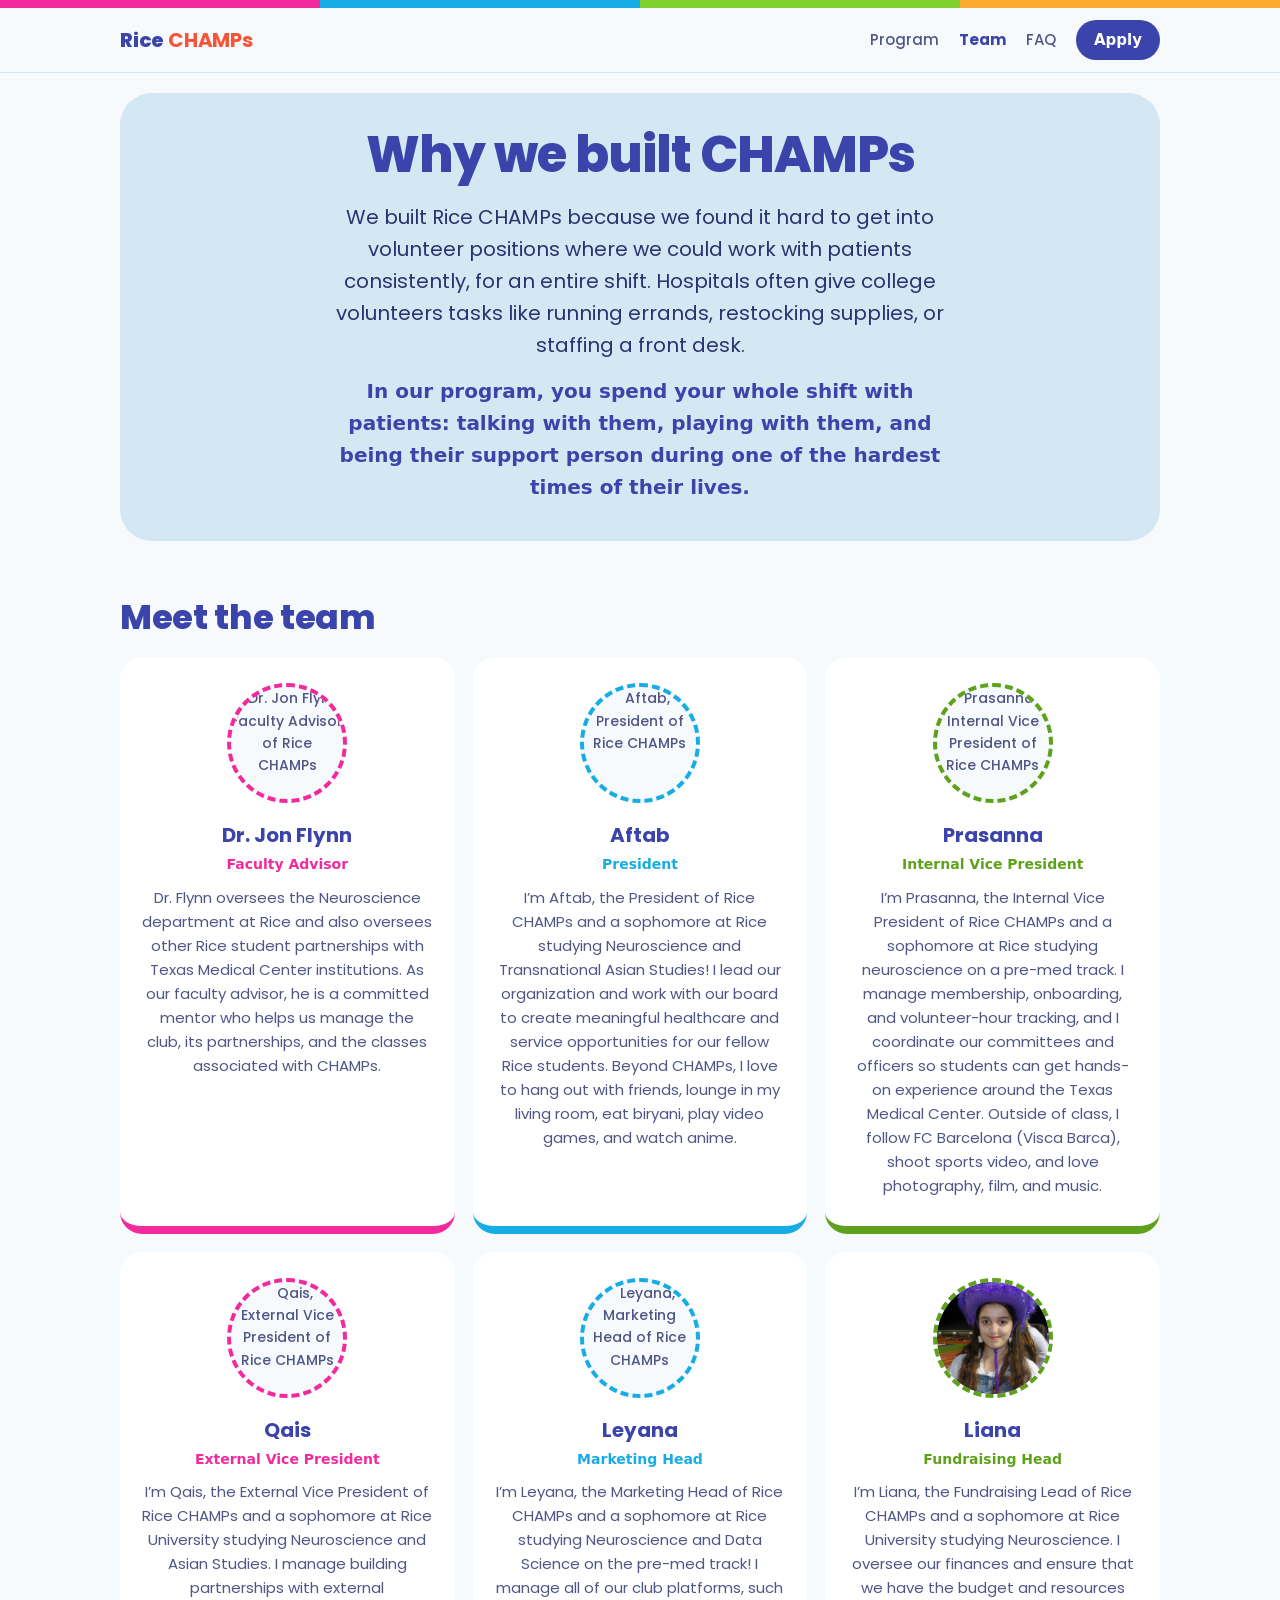
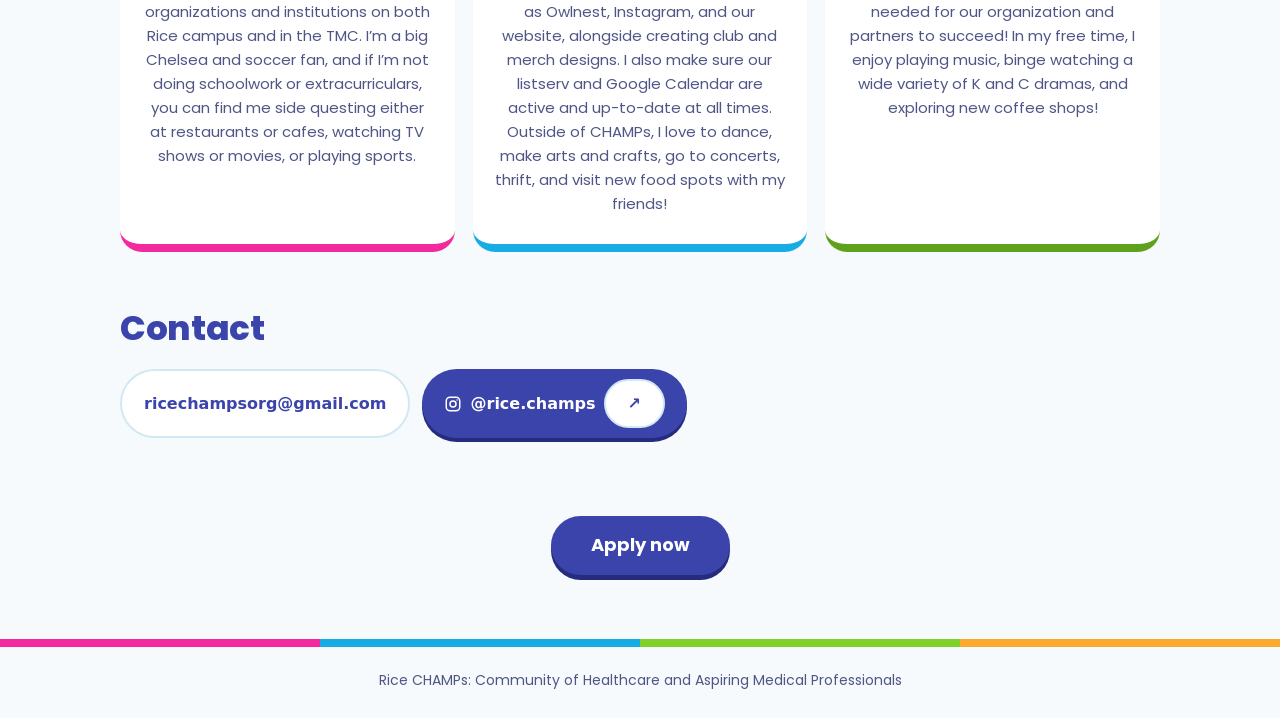
==== commit ca9d9923: "Update team.html" ====
--- a/team.html
+++ b/team.html
@@ -35,7 +35,7 @@
 <div class="person"><div class="photo has"><img src="prasanna.jpg" alt="Prasanna, Internal Vice President of Rice CHAMPs" width="120" height="120"></div><h3>Prasanna</h3><div class="role-t">Internal Vice President</div><p>I’m Prasanna, the Internal Vice President of Rice CHAMPs and a sophomore at Rice studying neuroscience on a pre-med track. I manage membership, onboarding, and volunteer-hour tracking, and I coordinate our committees and officers so students can get hands-on experience around the Texas Medical Center. Outside of class, I follow FC Barcelona (Visca Barca), shoot sports video, and love photography, film, and music.</p></div>
 <div class="person"><div class="photo has"><img src="qais.jpg" alt="Qais, External Vice President of Rice CHAMPs" width="120" height="120"></div><h3>Qais</h3><div class="role-t">External Vice President</div><p>I’m Qais, the External Vice President of Rice CHAMPs and a sophomore at Rice University studying Neuroscience and Asian Studies. I manage building partnerships with external organizations and institutions on both Rice campus and in the TMC. I’m a big Chelsea and soccer fan, and if I’m not doing schoolwork or extracurriculars, you can find me side questing either at restaurants or cafes, watching TV shows or movies, or playing sports.</p></div>
 <div class="person"><div class="photo has"><img src="leyana.jpg" alt="Leyana, Marketing Head of Rice CHAMPs" width="120" height="120"></div><h3>Leyana</h3><div class="role-t">Marketing Head</div><p>I’m Leyana, the Marketing Head of Rice CHAMPs and a sophomore at Rice studying Neuroscience and Data Science on the pre-med track! I manage all of our club platforms, such as Owlnest, Instagram, and our website, alongside creating club and merch designs. I also make sure our listserv and Google Calendar are active and up-to-date at all times. Outside of CHAMPs, I love to dance, make arts and crafts, go to concerts, thrift, and visit new food spots with my friends!</p></div>
-<div class="person"><div class="photo has"><img src="liana.jpg" alt="Liana, Fundraising Lead of Rice CHAMPs" width="120" height="120"></div><h3>Liana</h3><div class="role-t">Fundraising Lead</div><p>I’m Liana, the Fundraising Lead of Rice CHAMPs and a sophomore at Rice University studying Neuroscience. I oversee our finances and ensure that we have the budget and resources needed for our organization and partners to succeed! In my free time, I enjoy playing music, binge watching a wide variety of K and C dramas, and exploring new coffee shops!</p></div>
+<div class="person"><div class="photo has"><img src="liana.jpg" alt="Liana, Fundraising Lead of Rice CHAMPs" width="120" height="120"></div><h3>Liana</h3><div class="role-t">Fundraising Head</div><p>I’m Liana, the Fundraising Lead of Rice CHAMPs and a sophomore at Rice University studying Neuroscience. I oversee our finances and ensure that we have the budget and resources needed for our organization and partners to succeed! In my free time, I enjoy playing music, binge watching a wide variety of K and C dramas, and exploring new coffee shops!</p></div>
 </div>
 </section>
 
--- a/style.css
+++ b/style.css
@@ -20,7 +20,12 @@
 nav a:hover{color:var(--head)}
 nav a.pill{background:var(--indigo);color:#fff;padding:8px 18px;border-radius:999px;font-weight:600}
 nav a.pill:hover{background:var(--pink);color:#fff}
-@media(max-width:600px){nav a:not(.pill){display:none}}
+@media(max-width:600px){
+header.nav{position:static}
+header.nav .wrap{height:auto;flex-wrap:wrap;justify-content:center;gap:6px 16px;padding-top:10px;padding-bottom:10px}
+nav{width:100%;justify-content:center;gap:18px;font-size:14px}
+nav a.pill{padding:6px 16px}
+}
 .hero{background:#d3e8f3;color:#232a63;border-radius:32px;margin:20px auto 0;max-width:1080px;padding:40px 24px 44px;text-align:center}
 .hero img{width:min(240px,60vw);height:auto;display:block;margin:0 auto 8px}
 .hero h1{font-size:clamp(28px,5vw,50px);line-height:1.15;font-weight:800;letter-spacing:-.02em;color:#3b44ab;margin:14px auto 16px;max-width:820px}
@@ -116,6 +121,7 @@
 .contact span{background:var(--surface);border-radius:999px;padding:10px 22px;font-weight:600;color:var(--head);border:2px solid var(--line)}
 .contact-btn{display:inline-flex;align-items:center;gap:8px;min-height:44px;background:var(--indigo);color:#fff;text-decoration:none;font-weight:600;padding:10px 22px;border-radius:999px;box-shadow:0 4px 0 #262c7d;transition:transform .12s,box-shadow .12s}
 .contact-btn:hover{transform:translateY(2px);box-shadow:0 2px 0 #262c7d}
+.contact > span{display:flex;align-items:center}
 
 .faq{display:grid;gap:12px;max-width:820px;margin:0 auto}
 .faq details{background:var(--surface);border-radius:18px;border-left:10px solid var(--c);overflow:hidden}
